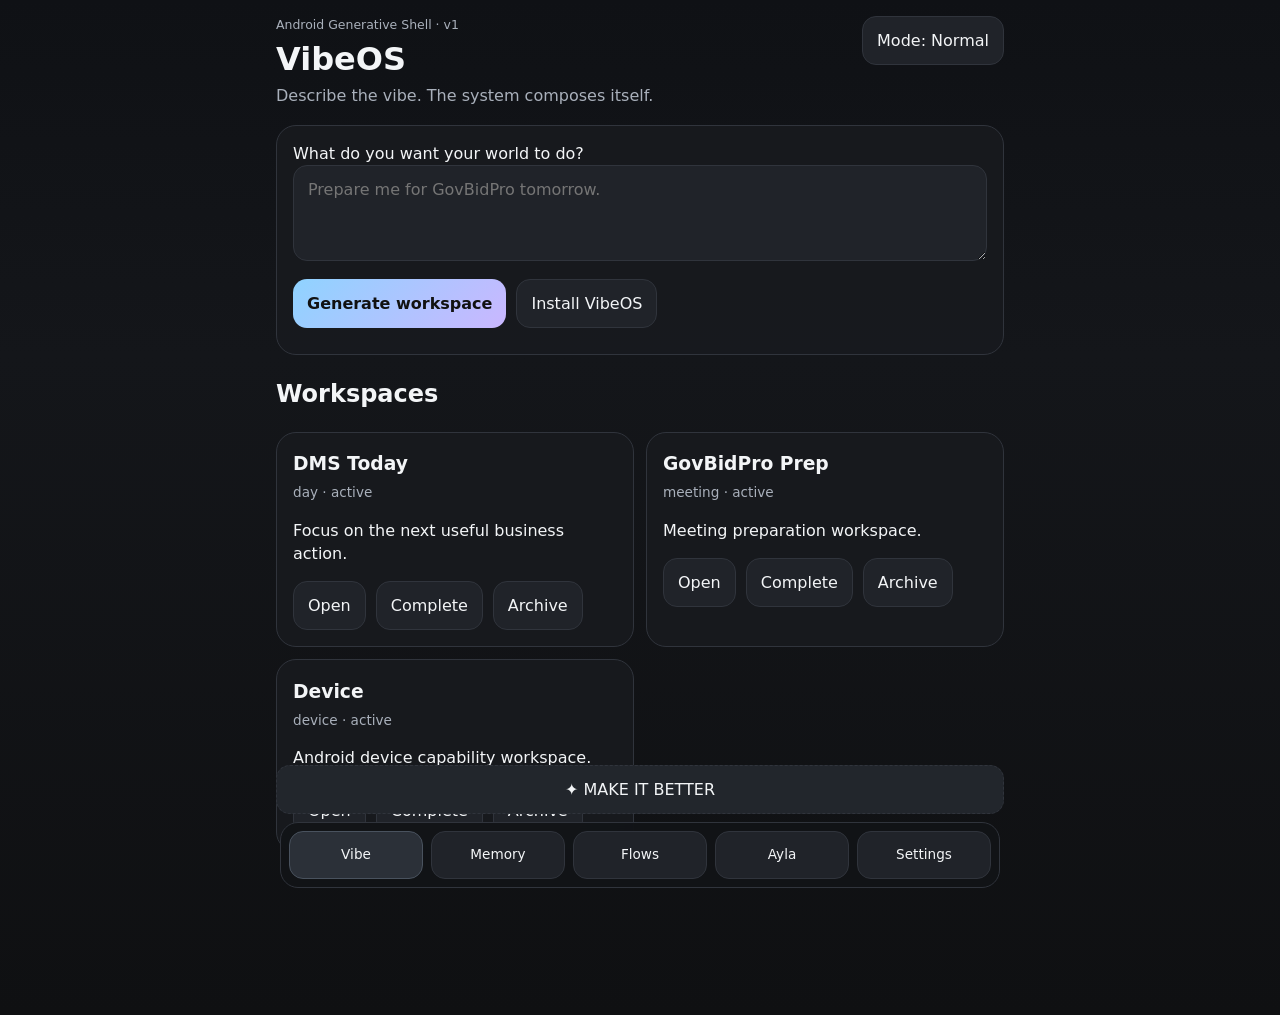
==== vibeos/src/web/index.html @ 492a6394 "Improve VibeOS delivery Co-authored-by: Copilot App <223556219+Copilot@users.noreply.github.com>" ====
<!doctype html>
<html lang="en">
<head>
  <meta charset="utf-8">
  <meta name="viewport" content="width=device-width,initial-scale=1,viewport-fit=cover">
  <meta name="theme-color" content="#111214">
  <title>VibeOS</title>
  <link rel="manifest" href="manifest.webmanifest">
  <link rel="icon" href="icon.svg" type="image/svg+xml">
  <link rel="stylesheet" href="styles.css">
</head>
<body>
  <div id="app" class="app">
    <header class="topbar">
      <div>
        <div class="eyebrow">Android Generative Shell · v1</div>
        <h1>VibeOS</h1>
        <div class="tagline">Describe the vibe. The system composes itself.</div>
      </div>
      <button id="modeBtn" class="pill">Mode: Normal</button>
    </header>

    <main id="main">
      <section id="vibeView" class="view active">
        <div class="composer card">
          <label for="intentInput">What do you want your world to do?</label>
          <textarea id="intentInput" rows="3" placeholder="Prepare me for GovBidPro tomorrow."></textarea>
          <div class="actions">
            <button id="runIntent" class="primary">Generate workspace</button>
            <button id="installBtn">Install VibeOS</button>
          </div>
          <div id="intentStatus" class="status" aria-live="polite"></div>
        </div>

        <section>
          <h2>Workspaces</h2>
          <div id="workspaceList" class="grid"></div>
        </section>
      </section>

      <section id="memoryView" class="view">
        <div class="row between">
          <h2>Memory</h2>
          <button id="addMemoryBtn">Add memory</button>
        </div>
        <div class="card filters">
          <input id="memorySearch" type="search" placeholder="Search memory">
          <select id="memoryFilter">
            <option value="all">All types</option>
            <option value="project">Projects</option>
            <option value="person">People</option>
            <option value="decision">Decisions</option>
            <option value="preference">Preferences</option>
            <option value="unfinished">Unfinished</option>
          </select>
        </div>
        <div id="memoryList" class="stack"></div>
      </section>

      <section id="flowsView" class="view">
        <div class="row between">
          <h2>Flows</h2>
          <button id="addFlowBtn">Create flow</button>
        </div>
        <div id="flowList" class="stack"></div>
      </section>

      <section id="aylaView" class="view">
        <h2>Ayla</h2>
        <div class="card">
          <label for="aylaInput">Command VibeOS</label>
          <input id="aylaInput" placeholder="Switch to ADHD mode">
          <div class="actions"><button id="aylaRun" class="primary">Run command</button></div>
        </div>
        <div id="activityList" class="stack"></div>
      </section>

      <section id="settingsView" class="view">
        <h2>Settings</h2>
        <div class="card stack compact">
          <label>Accessibility mode
            <select id="modeSelect">
              <option>Normal</option>
              <option>ADHD</option>
              <option>Fine Motor</option>
              <option>Low Stimulation</option>
              <option>High Contrast</option>
            </select>
          </label>
          <button id="exportBtn">Export VibeOS data</button>
          <label class="fileButton">Import VibeOS data
            <input id="importInput" type="file" accept="application/json">
          </label>
          <button id="resetBtn" class="danger">Reset local data</button>
        </div>

        <h3>Connectors</h3>
        <div class="stack">
          <div class="card row between"><span>Google Calendar</span><span class="muted">Not connected</span></div>
          <div class="card row between"><span>Gmail</span><span class="muted">Not connected</span></div>
          <div class="card row between"><span>GitHub</span><span class="muted">Not connected</span></div>
          <div class="card row between"><span>Obsidian / Files</span><span class="muted">Native bridge needed</span></div>
        </div>

        <h3>Privacy</h3>
        <div class="card muted">
          VibeOS v1 is local-first. Core state stays in this browser profile unless you explicitly export it.
          Cloud sync, encryption-at-rest, Android notification access, AccessibilityService, and direct filesystem
          access are not claimed by this PWA.
        </div>
      </section>
    </main>

    <button id="betterBtn" class="better">✦ MAKE IT BETTER</button>

    <nav class="nav" aria-label="Primary">
      <button data-view="vibeView" class="active">Vibe</button>
      <button data-view="memoryView">Memory</button>
      <button data-view="flowsView">Flows</button>
      <button data-view="aylaView">Ayla</button>
      <button data-view="settingsView">Settings</button>
    </nav>

    <dialog id="dialog">
      <form method="dialog" id="dialogForm" class="dialogCard">
        <div id="dialogBody"></div>
        <div class="actions">
          <button value="cancel">Close</button>
        </div>
      </form>
    </dialog>
  </div>

  <script src="app.js"></script>
</body>
</html>
---- vibeos/src/web/styles.css ----
:root{
  --bg:#111214;--panel:#181a1e;--panel2:#202329;--text:#f3f5f7;--muted:#a9b0bb;
  --border:#30343c;--accent:#8fd3ff;--accent2:#cab7ff;--danger:#ff9e9e;
  --radius:20px;--space:14px;--tap:48px;
  color-scheme:dark;
}
*{box-sizing:border-box}
body{margin:0;background:linear-gradient(180deg,#0f1115,#14161a 35%,#0f1012);color:var(--text);font:16px/1.45 system-ui,-apple-system,Segoe UI,Roboto,sans-serif}
button,input,select,textarea{font:inherit}
button,input,select,textarea{min-height:var(--tap);border-radius:14px;border:1px solid var(--border);background:var(--panel2);color:var(--text);padding:12px 14px}
button{cursor:pointer}
button:focus,input:focus,select:focus,textarea:focus{outline:3px solid rgba(143,211,255,.35);outline-offset:2px}
textarea,input{width:100%}
textarea{resize:vertical}
.app{max-width:760px;margin:0 auto;padding:16px 16px 96px}
.topbar{display:flex;justify-content:space-between;gap:12px;align-items:flex-start;margin-bottom:18px}
h1{font-size:2rem;margin:.1rem 0}.eyebrow{font-size:.78rem;color:var(--muted)}.tagline,.muted{color:var(--muted)}
h2{margin-top:22px}.card{background:rgba(24,26,30,.94);border:1px solid var(--border);border-radius:var(--radius);padding:16px}
.grid{display:grid;grid-template-columns:repeat(2,minmax(0,1fr));gap:12px}.stack{display:grid;gap:12px}.compact{gap:10px}
.row{display:flex;gap:10px;align-items:center}.between{justify-content:space-between}
.actions{display:flex;gap:10px;flex-wrap:wrap;margin-top:12px}.primary{background:linear-gradient(135deg,var(--accent),var(--accent2));color:#111;border:none;font-weight:700}
.danger{border-color:#7b3d3d;color:#ffd7d7}.pill{white-space:nowrap}
.view{display:none}.view.active{display:block}
.workspace h3,.memoryItem h3,.flowItem h3{margin:.1rem 0 .35rem}
.meta{font-size:.85rem;color:var(--muted)}.status{margin-top:10px;color:var(--muted)}
.nav{position:fixed;left:50%;transform:translateX(-50%);bottom:12px;width:min(720px,calc(100% - 24px));display:grid;grid-template-columns:repeat(5,1fr);gap:8px;background:rgba(18,20,23,.96);backdrop-filter:blur(16px);border:1px solid var(--border);border-radius:18px;padding:8px;z-index:5}
.nav button{min-width:0;padding:10px 6px;font-size:.85rem}.nav button.active{background:#2b3038;border-color:#49525e}
.better{position:sticky;bottom:86px;width:100%;margin-top:18px;background:#22262c;border-style:dashed}
.filters{display:grid;grid-template-columns:1fr 160px;gap:10px;margin-bottom:12px}
.dialogCard{min-width:min(92vw,560px);background:var(--panel);color:var(--text);border:1px solid var(--border);border-radius:20px;padding:18px}
dialog{border:none;background:transparent}dialog::backdrop{background:rgba(0,0,0,.65)}
.fileButton{display:block;border:1px solid var(--border);border-radius:14px;padding:12px 14px;background:var(--panel2)}.fileButton input{display:none}

body.mode-ADHD .workspace:not(:first-child),body.mode-ADHD .tagline,body.mode-ADHD .eyebrow{display:none}
body.mode-Fine-Motor{--tap:60px;--space:18px}body.mode-Fine-Motor .app{padding-left:20px;padding-right:20px}body.mode-Fine-Motor .grid{grid-template-columns:1fr}
body.mode-Low-Stimulation{background:#151618}body.mode-Low-Stimulation *{animation:none!important;transition:none!important}
body.mode-High-Contrast{--bg:#000;--panel:#000;--panel2:#000;--text:#fff;--muted:#eee;--border:#fff;--accent:#fff;--accent2:#fff}
body.mode-High-Contrast{background:#000}

@media(max-width:520px){
  .grid{grid-template-columns:1fr}.filters{grid-template-columns:1fr}.topbar{align-items:stretch;flex-direction:column}
  .nav button{font-size:.74rem}
}
@media(prefers-reduced-motion:reduce){*{scroll-behavior:auto!important;animation:none!important;transition:none!important}}
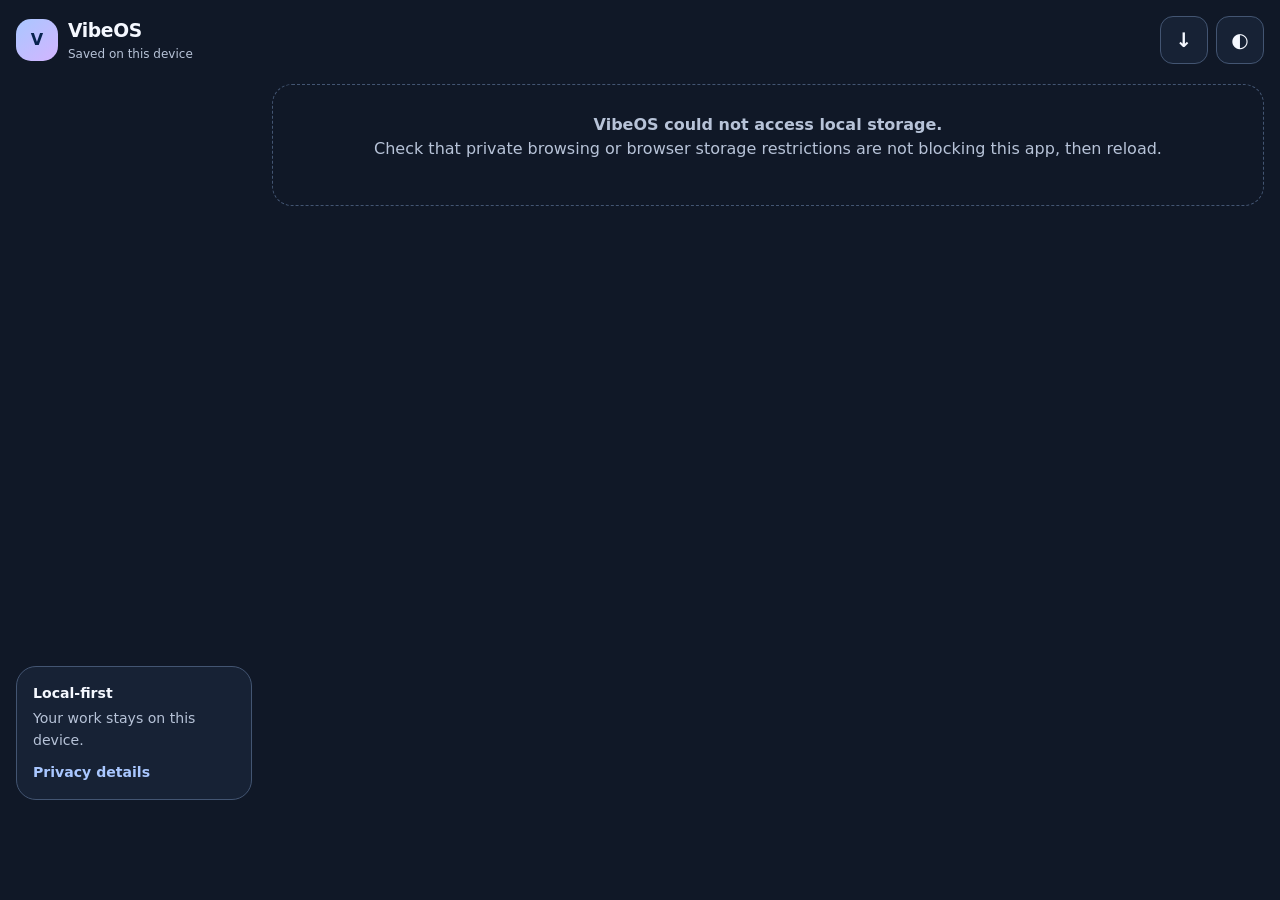
==== commit 2ec5abbe: "Build VibeOS local-first product shell Co-authored-by: Copilot App <223556219+Copilot@users.noreply." ====
--- a/vibeos/src/web/index.html
+++ b/vibeos/src/web/index.html
@@ -3,134 +3,50 @@
 <head>
   <meta charset="utf-8">
   <meta name="viewport" content="width=device-width,initial-scale=1,viewport-fit=cover">
-  <meta name="theme-color" content="#111214">
+  <meta name="theme-color" content="#101827">
+  <meta name="description" content="VibeOS is a local-first workspace for focus, memory, and routines.">
   <title>VibeOS</title>
   <link rel="manifest" href="manifest.webmanifest">
   <link rel="icon" href="icon.svg" type="image/svg+xml">
   <link rel="stylesheet" href="styles.css">
 </head>
 <body>
+  <a class="skip-link" href="#main">Skip to content</a>
   <div id="app" class="app">
     <header class="topbar">
-      <div>
-        <div class="eyebrow">Android Generative Shell · v1</div>
-        <h1>VibeOS</h1>
-        <div class="tagline">Describe the vibe. The system composes itself.</div>
+      <a class="brand" href="#home" aria-label="VibeOS home">
+        <span class="brand-mark" aria-hidden="true">V</span>
+        <span><strong>VibeOS</strong><small id="connectionStatus">Saved on this device</small></span>
+      </a>
+      <div class="top-actions">
+        <button id="installBtn" class="icon-button" type="button" aria-label="Install VibeOS" title="Install VibeOS">↓</button>
+        <button id="themeBtn" class="icon-button" type="button" aria-label="Change appearance" title="Appearance">◐</button>
       </div>
-      <button id="modeBtn" class="pill">Mode: Normal</button>
     </header>
 
-    <main id="main">
-      <section id="vibeView" class="view active">
-        <div class="composer card">
-          <label for="intentInput">What do you want your world to do?</label>
-          <textarea id="intentInput" rows="3" placeholder="Prepare me for GovBidPro tomorrow."></textarea>
-          <div class="actions">
-            <button id="runIntent" class="primary">Generate workspace</button>
-            <button id="installBtn">Install VibeOS</button>
-          </div>
-          <div id="intentStatus" class="status" aria-live="polite"></div>
-        </div>
+    <aside class="sidebar" aria-label="Primary navigation">
+      <nav id="sideNav" class="side-nav"></nav>
+      <section class="privacy-card">
+        <strong>Local-first</strong>
+        <p>Your work stays on this device.</p>
+        <button class="text-button" data-route="settings" data-panel="privacy">Privacy details</button>
+      </section>
+    </aside>
 
-        <section>
-          <h2>Workspaces</h2>
-          <div id="workspaceList" class="grid"></div>
-        </section>
-      </section>
+    <main id="main" tabindex="-1"></main>
 
-      <section id="memoryView" class="view">
-        <div class="row between">
-          <h2>Memory</h2>
-          <button id="addMemoryBtn">Add memory</button>
-        </div>
-        <div class="card filters">
-          <input id="memorySearch" type="search" placeholder="Search memory">
-          <select id="memoryFilter">
-            <option value="all">All types</option>
-            <option value="project">Projects</option>
-            <option value="person">People</option>
-            <option value="decision">Decisions</option>
-            <option value="preference">Preferences</option>
-            <option value="unfinished">Unfinished</option>
-          </select>
-        </div>
-        <div id="memoryList" class="stack"></div>
-      </section>
-
-      <section id="flowsView" class="view">
-        <div class="row between">
-          <h2>Flows</h2>
-          <button id="addFlowBtn">Create flow</button>
-        </div>
-        <div id="flowList" class="stack"></div>
-      </section>
-
-      <section id="aylaView" class="view">
-        <h2>Ayla</h2>
-        <div class="card">
-          <label for="aylaInput">Command VibeOS</label>
-          <input id="aylaInput" placeholder="Switch to ADHD mode">
-          <div class="actions"><button id="aylaRun" class="primary">Run command</button></div>
-        </div>
-        <div id="activityList" class="stack"></div>
-      </section>
-
-      <section id="settingsView" class="view">
-        <h2>Settings</h2>
-        <div class="card stack compact">
-          <label>Accessibility mode
-            <select id="modeSelect">
-              <option>Normal</option>
-              <option>ADHD</option>
-              <option>Fine Motor</option>
-              <option>Low Stimulation</option>
-              <option>High Contrast</option>
-            </select>
-          </label>
-          <button id="exportBtn">Export VibeOS data</button>
-          <label class="fileButton">Import VibeOS data
-            <input id="importInput" type="file" accept="application/json">
-          </label>
-          <button id="resetBtn" class="danger">Reset local data</button>
-        </div>
-
-        <h3>Connectors</h3>
-        <div class="stack">
-          <div class="card row between"><span>Google Calendar</span><span class="muted">Not connected</span></div>
-          <div class="card row between"><span>Gmail</span><span class="muted">Not connected</span></div>
-          <div class="card row between"><span>GitHub</span><span class="muted">Not connected</span></div>
-          <div class="card row between"><span>Obsidian / Files</span><span class="muted">Native bridge needed</span></div>
-        </div>
-
-        <h3>Privacy</h3>
-        <div class="card muted">
-          VibeOS v1 is local-first. Core state stays in this browser profile unless you explicitly export it.
-          Cloud sync, encryption-at-rest, Android notification access, AccessibilityService, and direct filesystem
-          access are not claimed by this PWA.
-        </div>
-      </section>
-    </main>
-
-    <button id="betterBtn" class="better">✦ MAKE IT BETTER</button>
-
-    <nav class="nav" aria-label="Primary">
-      <button data-view="vibeView" class="active">Vibe</button>
-      <button data-view="memoryView">Memory</button>
-      <button data-view="flowsView">Flows</button>
-      <button data-view="aylaView">Ayla</button>
-      <button data-view="settingsView">Settings</button>
-    </nav>
-
-    <dialog id="dialog">
-      <form method="dialog" id="dialogForm" class="dialogCard">
-        <div id="dialogBody"></div>
-        <div class="actions">
-          <button value="cancel">Close</button>
-        </div>
-      </form>
-    </dialog>
+    <nav id="bottomNav" class="bottom-nav" aria-label="Primary navigation"></nav>
+    <button id="quickAction" class="quick-action" type="button" aria-label="Create workspace">+</button>
   </div>
 
+  <dialog id="dialog" aria-labelledby="dialogTitle">
+    <form method="dialog" id="dialogForm" class="dialog-card">
+      <div id="dialogBody"></div>
+      <div class="dialog-actions"><button value="cancel">Close</button></div>
+    </form>
+  </dialog>
+
+  <template id="toastTemplate"><div class="toast" role="status"></div></template>
   <script src="app.js"></script>
 </body>
 </html>
--- a/vibeos/src/web/styles.css
+++ b/vibeos/src/web/styles.css
@@ -1,45 +1,13 @@
-
 :root{
-  --bg:#111214;--panel:#181a1e;--panel2:#202329;--text:#f3f5f7;--muted:#a9b0bb;
-  --border:#30343c;--accent:#8fd3ff;--accent2:#cab7ff;--danger:#ff9e9e;
-  --radius:20px;--space:14px;--tap:48px;
-  color-scheme:dark;
+  --background:#101827;--surface:#172235;--surface-raised:#202f47;--surface-soft:#283a56;
+  --text:#f5f8ff;--muted:#b7c3d8;--outline:#435572;--primary:#a9c7ff;--on-primary:#08234f;
+  --secondary:#d3b5ff;--success:#90e6bd;--warning:#ffd68c;--danger:#ffb4ab;--focus:#d5e2ff;
+  --shadow:0 14px 36px rgba(0,0,0,.24);--radius:20px;--radius-small:13px;--tap:48px;
+  --space:clamp(12px,2vw,20px);color-scheme:dark;font:16px/1.5 system-ui,-apple-system,"Segoe UI",Roboto,sans-serif;
 }
-*{box-sizing:border-box}
-body{margin:0;background:linear-gradient(180deg,#0f1115,#14161a 35%,#0f1012);color:var(--text);font:16px/1.45 system-ui,-apple-system,Segoe UI,Roboto,sans-serif}
-button,input,select,textarea{font:inherit}
-button,input,select,textarea{min-height:var(--tap);border-radius:14px;border:1px solid var(--border);background:var(--panel2);color:var(--text);padding:12px 14px}
-button{cursor:pointer}
-button:focus,input:focus,select:focus,textarea:focus{outline:3px solid rgba(143,211,255,.35);outline-offset:2px}
-textarea,input{width:100%}
-textarea{resize:vertical}
-.app{max-width:760px;margin:0 auto;padding:16px 16px 96px}
-.topbar{display:flex;justify-content:space-between;gap:12px;align-items:flex-start;margin-bottom:18px}
-h1{font-size:2rem;margin:.1rem 0}.eyebrow{font-size:.78rem;color:var(--muted)}.tagline,.muted{color:var(--muted)}
-h2{margin-top:22px}.card{background:rgba(24,26,30,.94);border:1px solid var(--border);border-radius:var(--radius);padding:16px}
-.grid{display:grid;grid-template-columns:repeat(2,minmax(0,1fr));gap:12px}.stack{display:grid;gap:12px}.compact{gap:10px}
-.row{display:flex;gap:10px;align-items:center}.between{justify-content:space-between}
-.actions{display:flex;gap:10px;flex-wrap:wrap;margin-top:12px}.primary{background:linear-gradient(135deg,var(--accent),var(--accent2));color:#111;border:none;font-weight:700}
-.danger{border-color:#7b3d3d;color:#ffd7d7}.pill{white-space:nowrap}
-.view{display:none}.view.active{display:block}
-.workspace h3,.memoryItem h3,.flowItem h3{margin:.1rem 0 .35rem}
-.meta{font-size:.85rem;color:var(--muted)}.status{margin-top:10px;color:var(--muted)}
-.nav{position:fixed;left:50%;transform:translateX(-50%);bottom:12px;width:min(720px,calc(100% - 24px));display:grid;grid-template-columns:repeat(5,1fr);gap:8px;background:rgba(18,20,23,.96);backdrop-filter:blur(16px);border:1px solid var(--border);border-radius:18px;padding:8px;z-index:5}
-.nav button{min-width:0;padding:10px 6px;font-size:.85rem}.nav button.active{background:#2b3038;border-color:#49525e}
-.better{position:sticky;bottom:86px;width:100%;margin-top:18px;background:#22262c;border-style:dashed}
-.filters{display:grid;grid-template-columns:1fr 160px;gap:10px;margin-bottom:12px}
-.dialogCard{min-width:min(92vw,560px);background:var(--panel);color:var(--text);border:1px solid var(--border);border-radius:20px;padding:18px}
-dialog{border:none;background:transparent}dialog::backdrop{background:rgba(0,0,0,.65)}
-.fileButton{display:block;border:1px solid var(--border);border-radius:14px;padding:12px 14px;background:var(--panel2)}.fileButton input{display:none}
-
-body.mode-ADHD .workspace:not(:first-child),body.mode-ADHD .tagline,body.mode-ADHD .eyebrow{display:none}
-body.mode-Fine-Motor{--tap:60px;--space:18px}body.mode-Fine-Motor .app{padding-left:20px;padding-right:20px}body.mode-Fine-Motor .grid{grid-template-columns:1fr}
-body.mode-Low-Stimulation{background:#151618}body.mode-Low-Stimulation *{animation:none!important;transition:none!important}
-body.mode-High-Contrast{--bg:#000;--panel:#000;--panel2:#000;--text:#fff;--muted:#eee;--border:#fff;--accent:#fff;--accent2:#fff}
-body.mode-High-Contrast{background:#000}
-
-@media(max-width:520px){
-  .grid{grid-template-columns:1fr}.filters{grid-template-columns:1fr}.topbar{align-items:stretch;flex-direction:column}
-  .nav button{font-size:.74rem}
-}
-@media(prefers-reduced-motion:reduce){*{scroll-behavior:auto!important;animation:none!important;transition:none!important}}
+[data-theme="light"]{--background:#f8f9ff;--surface:#fff;--surface-raised:#f0f3fb;--surface-soft:#e5eaf6;--text:#172033;--muted:#56637a;--outline:#71819c;--primary:#1d5fae;--on-primary:#fff;--secondary:#6a3da3;--success:#096b40;--warning:#745000;--danger:#ba1a1a;--focus:#174ea6;--shadow:0 12px 30px rgba(39,55,80,.12);color-scheme:light}
+[data-theme="contrast"]{--background:#000;--surface:#000;--surface-raised:#000;--surface-soft:#111;--text:#fff;--muted:#fff;--outline:#fff;--primary:#fff;--on-primary:#000;--secondary:#fff;--success:#fff;--warning:#fff;--danger:#fff;--focus:#fff;--shadow:none;color-scheme:dark}
+*{box-sizing:border-box}html{background:var(--background)}body{margin:0;background:var(--background);color:var(--text)}button,input,select,textarea{font:inherit}button,input,select,textarea{border:1px solid var(--outline);border-radius:var(--radius-small);background:var(--surface);color:var(--text);min-height:var(--tap);padding:10px 13px}button{cursor:pointer;font-weight:650}button:hover{background:var(--surface-soft)}button:focus-visible,input:focus-visible,select:focus-visible,textarea:focus-visible,a:focus-visible{outline:3px solid var(--focus);outline-offset:3px}input,textarea,select{width:100%}textarea{resize:vertical;min-height:96px}a{color:inherit}.skip-link{position:fixed;top:-100px;left:16px;z-index:100;background:var(--primary);color:var(--on-primary);padding:10px;border-radius:10px}.skip-link:focus{top:16px}
+.app{min-height:100vh;max-width:1440px;margin:auto;padding:16px 16px 100px;display:grid;grid-template-columns:236px minmax(0,1fr);grid-template-rows:auto 1fr;gap:var(--space)}.topbar{grid-column:1/-1;display:flex;justify-content:space-between;align-items:center}.brand{display:flex;gap:10px;text-decoration:none;align-items:center}.brand strong{display:block;font-size:1.17rem;letter-spacing:-.02em}.brand small{display:block;color:var(--muted);font-size:.75rem}.brand-mark{display:grid;place-items:center;width:42px;height:42px;border-radius:15px;background:linear-gradient(140deg,var(--primary),var(--secondary));color:var(--on-primary);font-weight:900}.top-actions{display:flex;gap:8px}.icon-button{width:var(--tap);padding:0;font-size:1.25rem}.sidebar{display:flex;flex-direction:column;gap:var(--space)}.side-nav,.bottom-nav{display:grid;gap:6px}.nav-button{display:flex;align-items:center;gap:12px;text-align:left;border:none;background:transparent;color:var(--muted)}.nav-button[aria-current="page"]{background:var(--surface-raised);color:var(--text)}.nav-icon{width:22px;text-align:center}.privacy-card{margin-top:auto;padding:16px;border-radius:var(--radius);background:var(--surface);border:1px solid var(--outline);font-size:.88rem}.privacy-card p{color:var(--muted);margin:.25rem 0 .7rem}.text-button{min-height:auto;padding:0;border:0;background:transparent;color:var(--primary);font-size:inherit}
+main{min-width:0}.view-header{display:flex;align-items:start;justify-content:space-between;gap:16px;margin-bottom:var(--space)}h1,h2,h3,p{margin-top:0}h1{font-size:clamp(1.8rem,4vw,2.65rem);letter-spacing:-.04em;margin-bottom:4px}h2{font-size:1.18rem;margin-bottom:0}.lede,.muted,.meta{color:var(--muted)}.meta{font-size:.82rem}.primary{border-color:transparent;background:var(--primary);color:var(--on-primary)}.primary:hover{filter:brightness(1.06);background:var(--primary)}.danger{color:var(--danger);border-color:currentColor}.button-row{display:flex;gap:10px;flex-wrap:wrap;align-items:center}.card{border:1px solid var(--outline);border-radius:var(--radius);background:var(--surface);padding:var(--space);box-shadow:var(--shadow)}.hero{background:linear-gradient(135deg,var(--surface-raised),var(--surface));padding:clamp(20px,4vw,34px)}.hero label{font-weight:700;display:block;margin-bottom:8px}.hero textarea{background:var(--background)}.split,.grid{display:grid;gap:var(--space)}.split{grid-template-columns:minmax(0,1.4fr) minmax(220px,.6fr)}.grid{grid-template-columns:repeat(auto-fit,minmax(225px,1fr))}.section{margin-top:clamp(22px,4vw,36px)}.section-heading{display:flex;justify-content:space-between;align-items:center;gap:12px;margin-bottom:12px}.workspace{display:flex;flex-direction:column;gap:10px}.workspace h3{margin:0}.workspace p{margin:0;flex:1}.badge{display:inline-flex;width:max-content;border-radius:999px;padding:3px 9px;background:var(--surface-soft);font-size:.75rem}.badge.active{color:var(--success)}.badge.done{color:var(--primary)}.empty{padding:28px;text-align:center;border:1px dashed var(--outline);border-radius:var(--radius);color:var(--muted)}.list{display:grid;gap:10px}.list-item{display:flex;gap:12px;justify-content:space-between;align-items:start}.list-item h3{font-size:1rem;margin:0 0 3px}.list-item p{margin:0}.checklist{padding:0;margin:14px 0;list-style:none;display:grid;gap:8px}.checklist label{display:flex;gap:10px;align-items:center}.checklist input{width:22px;min-height:22px}.status-row{display:flex;gap:8px;align-items:center;color:var(--muted);font-size:.85rem}.status-dot{width:10px;height:10px;border-radius:50%;background:var(--success)}.status-dot.offline{background:var(--warning)}.settings-grid{display:grid;grid-template-columns:repeat(auto-fit,minmax(260px,1fr));gap:var(--space)}.field{display:grid;gap:6px;margin-bottom:12px}.field label{font-weight:650}.native-status{border-left:4px solid var(--primary)}dialog{padding:0;border:0;background:transparent;color:var(--text);max-width:min(94vw,640px)}dialog::backdrop{background:rgba(3,8,18,.72)}.dialog-card{background:var(--surface);border:1px solid var(--outline);padding:clamp(18px,4vw,28px);border-radius:var(--radius);box-shadow:var(--shadow)}.dialog-card h2{font-size:1.45rem}.dialog-actions{display:flex;gap:10px;justify-content:flex-end;margin-top:18px}.toast{position:fixed;z-index:20;left:50%;bottom:94px;transform:translateX(-50%);max-width:calc(100% - 32px);padding:12px 16px;border-radius:12px;background:var(--text);color:var(--background);box-shadow:var(--shadow)}.quick-action{position:fixed;right:max(18px,calc((100vw - 1440px)/2 + 18px));bottom:88px;z-index:6;width:58px;min-height:58px;border-radius:50%;border:0;background:var(--primary);color:var(--on-primary);font-size:2rem;box-shadow:var(--shadow)}.bottom-nav{display:none}
+@media(max-width:720px){.app{display:block;padding:14px 14px 92px}.sidebar{display:none}.topbar{margin-bottom:22px}.bottom-nav{position:fixed;display:grid;grid-template-columns:repeat(5,1fr);gap:2px;left:12px;right:12px;bottom:12px;z-index:5;padding:6px;background:color-mix(in srgb,var(--surface) 94%,transparent);backdrop-filter:blur(18px);border:1px solid var(--outline);border-radius:18px}.bottom-nav .nav-button{min-height:54px;padding:5px;justify-content:center;flex-direction:column;gap:1px;font-size:.67rem}.nav-icon{font-size:1rem}.quick-action{right:20px;bottom:84px}.split{grid-template-columns:1fr}.view-header{align-items:center}.view-header .button-row button:not(.primary){display:none}}@media(min-width:721px){.quick-action{display:none}}@media(prefers-reduced-motion:reduce){*,*:before,*:after{animation:none!important;transition:none!important;scroll-behavior:auto!important}}[data-motion="reduce"] *,[data-motion="reduce"] *:before,[data-motion="reduce"] *:after{animation:none!important;transition:none!important;scroll-behavior:auto!important}
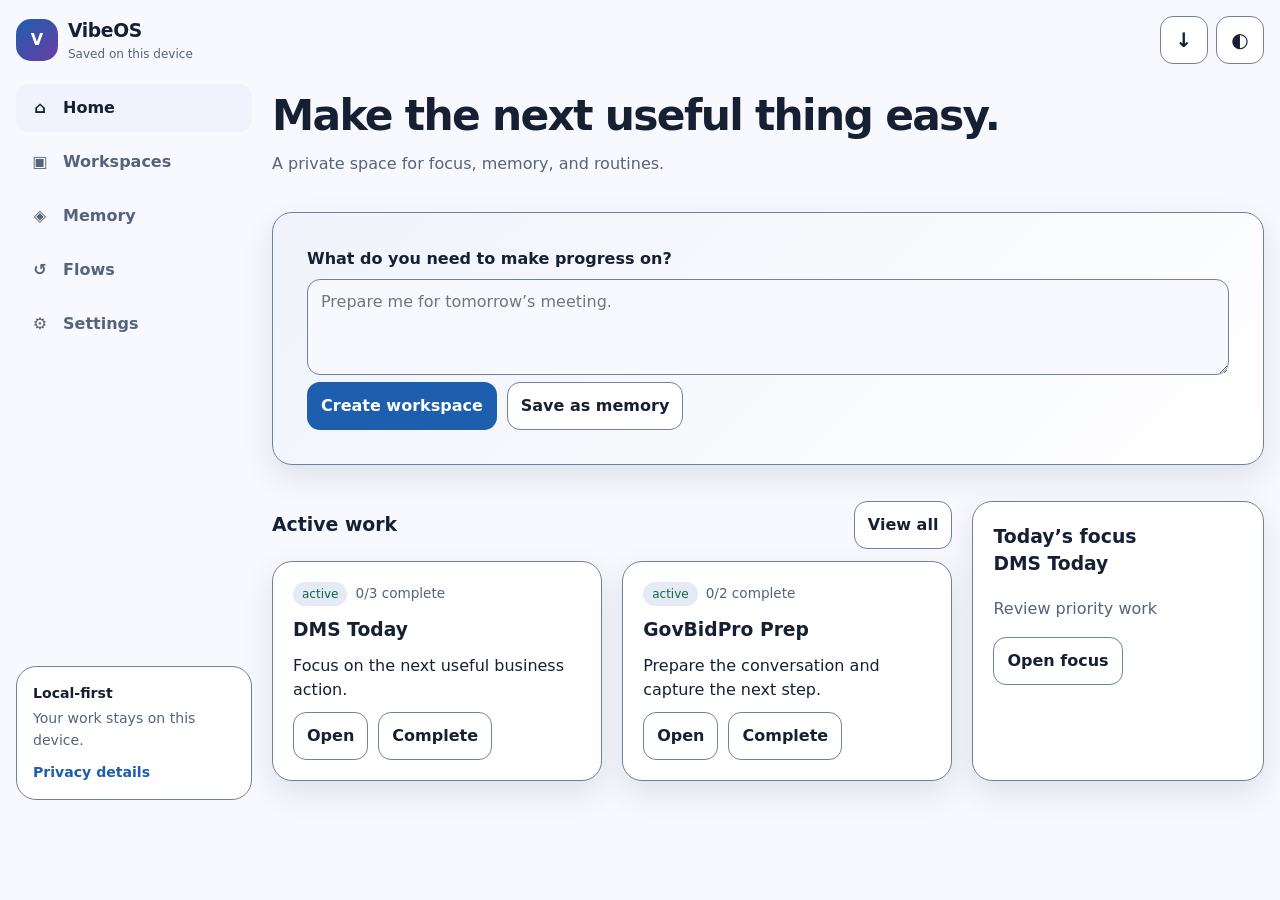
==== commit 1bf52e62: "Secure VibeOS local data import Co-authored-by: Copilot App <223556219+Copilot@users.noreply.github." ====
--- a/vibeos/src/web/index.html
+++ b/vibeos/src/web/index.html
@@ -29,7 +29,7 @@
       <section class="privacy-card">
         <strong>Local-first</strong>
         <p>Your work stays on this device.</p>
-        <button class="text-button" data-route="settings" data-panel="privacy">Privacy details</button>
+        <button class="text-button" type="button" id="privacyShortcut">Privacy details</button>
       </section>
     </aside>
 
--- a/vibeos/src/web/styles.css
+++ b/vibeos/src/web/styles.css
@@ -11,3 +11,4 @@
 .app{min-height:100vh;max-width:1440px;margin:auto;padding:16px 16px 100px;display:grid;grid-template-columns:236px minmax(0,1fr);grid-template-rows:auto 1fr;gap:var(--space)}.topbar{grid-column:1/-1;display:flex;justify-content:space-between;align-items:center}.brand{display:flex;gap:10px;text-decoration:none;align-items:center}.brand strong{display:block;font-size:1.17rem;letter-spacing:-.02em}.brand small{display:block;color:var(--muted);font-size:.75rem}.brand-mark{display:grid;place-items:center;width:42px;height:42px;border-radius:15px;background:linear-gradient(140deg,var(--primary),var(--secondary));color:var(--on-primary);font-weight:900}.top-actions{display:flex;gap:8px}.icon-button{width:var(--tap);padding:0;font-size:1.25rem}.sidebar{display:flex;flex-direction:column;gap:var(--space)}.side-nav,.bottom-nav{display:grid;gap:6px}.nav-button{display:flex;align-items:center;gap:12px;text-align:left;border:none;background:transparent;color:var(--muted)}.nav-button[aria-current="page"]{background:var(--surface-raised);color:var(--text)}.nav-icon{width:22px;text-align:center}.privacy-card{margin-top:auto;padding:16px;border-radius:var(--radius);background:var(--surface);border:1px solid var(--outline);font-size:.88rem}.privacy-card p{color:var(--muted);margin:.25rem 0 .7rem}.text-button{min-height:auto;padding:0;border:0;background:transparent;color:var(--primary);font-size:inherit}
 main{min-width:0}.view-header{display:flex;align-items:start;justify-content:space-between;gap:16px;margin-bottom:var(--space)}h1,h2,h3,p{margin-top:0}h1{font-size:clamp(1.8rem,4vw,2.65rem);letter-spacing:-.04em;margin-bottom:4px}h2{font-size:1.18rem;margin-bottom:0}.lede,.muted,.meta{color:var(--muted)}.meta{font-size:.82rem}.primary{border-color:transparent;background:var(--primary);color:var(--on-primary)}.primary:hover{filter:brightness(1.06);background:var(--primary)}.danger{color:var(--danger);border-color:currentColor}.button-row{display:flex;gap:10px;flex-wrap:wrap;align-items:center}.card{border:1px solid var(--outline);border-radius:var(--radius);background:var(--surface);padding:var(--space);box-shadow:var(--shadow)}.hero{background:linear-gradient(135deg,var(--surface-raised),var(--surface));padding:clamp(20px,4vw,34px)}.hero label{font-weight:700;display:block;margin-bottom:8px}.hero textarea{background:var(--background)}.split,.grid{display:grid;gap:var(--space)}.split{grid-template-columns:minmax(0,1.4fr) minmax(220px,.6fr)}.grid{grid-template-columns:repeat(auto-fit,minmax(225px,1fr))}.section{margin-top:clamp(22px,4vw,36px)}.section-heading{display:flex;justify-content:space-between;align-items:center;gap:12px;margin-bottom:12px}.workspace{display:flex;flex-direction:column;gap:10px}.workspace h3{margin:0}.workspace p{margin:0;flex:1}.badge{display:inline-flex;width:max-content;border-radius:999px;padding:3px 9px;background:var(--surface-soft);font-size:.75rem}.badge.active{color:var(--success)}.badge.done{color:var(--primary)}.empty{padding:28px;text-align:center;border:1px dashed var(--outline);border-radius:var(--radius);color:var(--muted)}.list{display:grid;gap:10px}.list-item{display:flex;gap:12px;justify-content:space-between;align-items:start}.list-item h3{font-size:1rem;margin:0 0 3px}.list-item p{margin:0}.checklist{padding:0;margin:14px 0;list-style:none;display:grid;gap:8px}.checklist label{display:flex;gap:10px;align-items:center}.checklist input{width:22px;min-height:22px}.status-row{display:flex;gap:8px;align-items:center;color:var(--muted);font-size:.85rem}.status-dot{width:10px;height:10px;border-radius:50%;background:var(--success)}.status-dot.offline{background:var(--warning)}.settings-grid{display:grid;grid-template-columns:repeat(auto-fit,minmax(260px,1fr));gap:var(--space)}.field{display:grid;gap:6px;margin-bottom:12px}.field label{font-weight:650}.native-status{border-left:4px solid var(--primary)}dialog{padding:0;border:0;background:transparent;color:var(--text);max-width:min(94vw,640px)}dialog::backdrop{background:rgba(3,8,18,.72)}.dialog-card{background:var(--surface);border:1px solid var(--outline);padding:clamp(18px,4vw,28px);border-radius:var(--radius);box-shadow:var(--shadow)}.dialog-card h2{font-size:1.45rem}.dialog-actions{display:flex;gap:10px;justify-content:flex-end;margin-top:18px}.toast{position:fixed;z-index:20;left:50%;bottom:94px;transform:translateX(-50%);max-width:calc(100% - 32px);padding:12px 16px;border-radius:12px;background:var(--text);color:var(--background);box-shadow:var(--shadow)}.quick-action{position:fixed;right:max(18px,calc((100vw - 1440px)/2 + 18px));bottom:88px;z-index:6;width:58px;min-height:58px;border-radius:50%;border:0;background:var(--primary);color:var(--on-primary);font-size:2rem;box-shadow:var(--shadow)}.bottom-nav{display:none}
 @media(max-width:720px){.app{display:block;padding:14px 14px 92px}.sidebar{display:none}.topbar{margin-bottom:22px}.bottom-nav{position:fixed;display:grid;grid-template-columns:repeat(5,1fr);gap:2px;left:12px;right:12px;bottom:12px;z-index:5;padding:6px;background:color-mix(in srgb,var(--surface) 94%,transparent);backdrop-filter:blur(18px);border:1px solid var(--outline);border-radius:18px}.bottom-nav .nav-button{min-height:54px;padding:5px;justify-content:center;flex-direction:column;gap:1px;font-size:.67rem}.nav-icon{font-size:1rem}.quick-action{right:20px;bottom:84px}.split{grid-template-columns:1fr}.view-header{align-items:center}.view-header .button-row button:not(.primary){display:none}}@media(min-width:721px){.quick-action{display:none}}@media(prefers-reduced-motion:reduce){*,*:before,*:after{animation:none!important;transition:none!important;scroll-behavior:auto!important}}[data-motion="reduce"] *,[data-motion="reduce"] *:before,[data-motion="reduce"] *:after{animation:none!important;transition:none!important;scroll-behavior:auto!important}
+input[type="checkbox"]{width:22px;min-height:22px;padding:0;vertical-align:middle}.file-button{display:inline-flex;align-items:center;min-height:var(--tap);padding:10px 13px;border:1px solid var(--outline);border-radius:var(--radius-small);background:var(--surface);font-weight:650;cursor:pointer}.file-button input{position:absolute;width:1px;height:1px;overflow:hidden;clip:rect(0 0 0 0);white-space:nowrap}.privacy-page{display:block;max-width:760px;margin:auto;padding:clamp(16px,4vw,40px)}.privacy-page .stack{display:grid;gap:12px}
